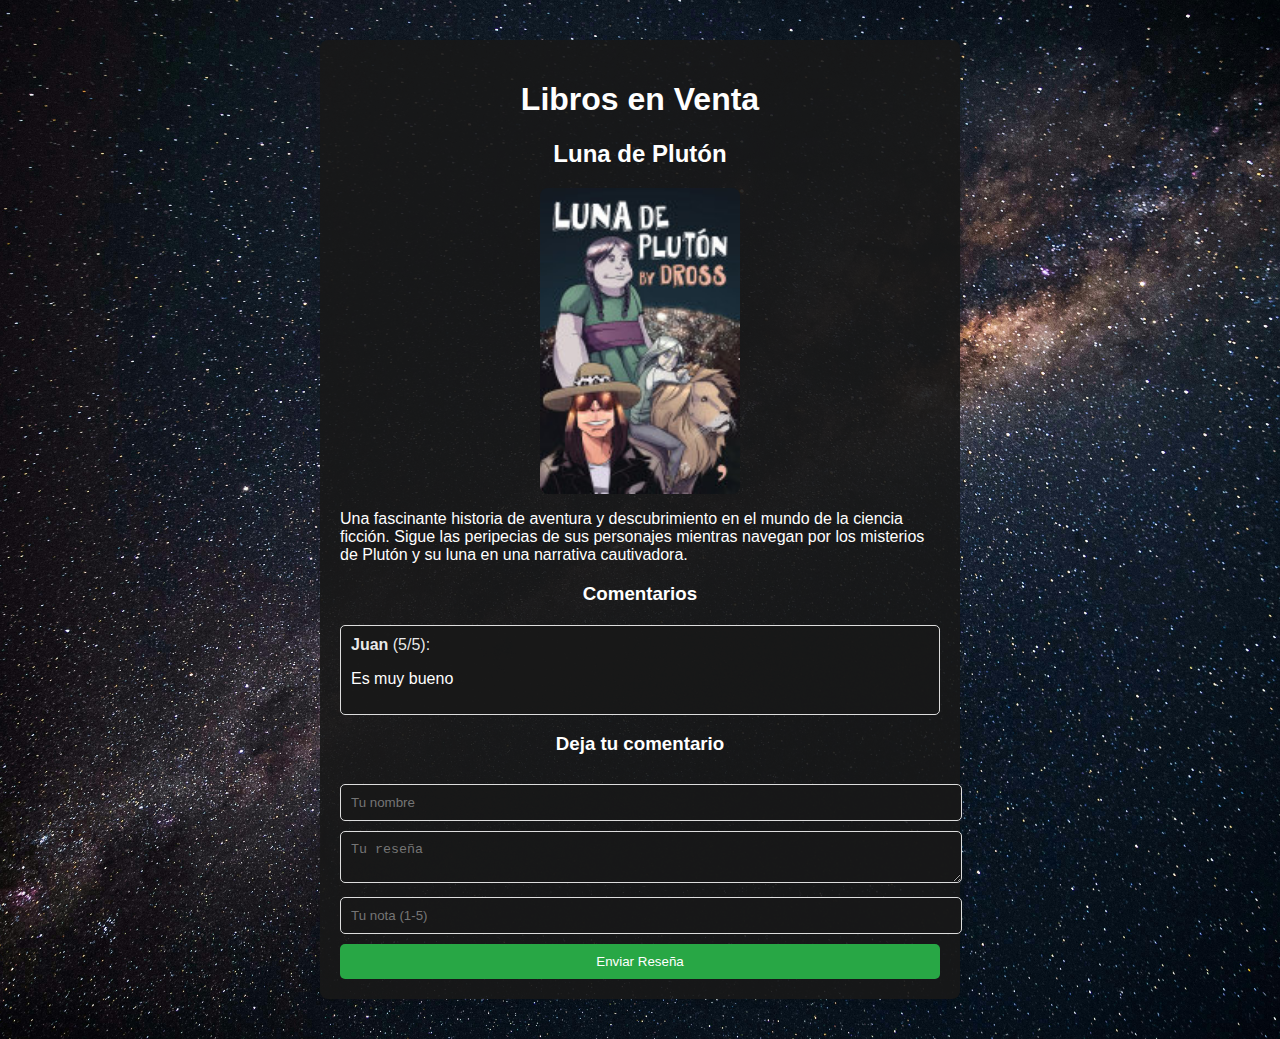
==== index.html @ 810e2994 "Add files via upload" ====
<!DOCTYPE html>
<html lang="es">
<head>
    <meta charset="UTF-8">
    <meta name="viewport" content="width=device-width, initial-scale=1.0">
    <title>Venta Libros</title>
    <link rel="stylesheet" href="styles.css">
</head>
<body>


    <div class="book">
        <h1>Libros en Venta</h1>
        <h2>Luna de Plutón</h2>
        <img src="libro.jpg" alt="Portada de Luna de Plutón" width="200">
        <p>Una fascinante historia de aventura y descubrimiento en el mundo de la ciencia ficción. Sigue las peripecias de sus personajes mientras navegan por los misterios de Plutón y su luna en una narrativa cautivadora.</p>
        
        <h3>Comentarios</h3>
        <div id="comments">
            <!-- Los comentarios se agregarán aquí mediante JavaScript -->
        </div>

        <h3>Deja tu comentario</h3>
        <form id="reviewForm">
            <input type="text" id="name" placeholder="Tu nombre" required>
            <textarea id="review" placeholder="Tu reseña" required></textarea>
            <input type="number" id="rating" placeholder="Tu nota (1-5)" min="1" max="5" required>
            <button type="submit">Enviar Reseña</button>
        </form>
    </div>

    <script src="script.js"></script>

</body>
</html>
---- styles.css ----
body {
    font-family: 'Arial', sans-serif;
    background-color: #000000;
    margin: 0;
    padding: 20px;
    background-image: url('fondo.jpg');
    background-size: cover; /* Asegura que el fondo cubra toda la pantalla */
    background-position: center; /* Centra el fondo */
    background-repeat: no-repeat; /* Evita que el fondo se repita */
}


.book {
    background: #181818ea;
    border-radius: 8px;
    box-shadow: 0 2px 10px rgba(0, 0, 0, 0.1);
    padding: 20px;
    margin: 20px auto;
    max-width: 600px;
}
.book img {
    display: block;
    margin: 0 auto;
    border-radius: 8px;
}
.book p {
    color: #fff; /* Color negro para la descripción */
}


.review {
    color: #ffffffea;
    margin-top: 20px;
    padding: 10px;
    border: 1px solid #ddd;
    border-radius: 5px;
    background: #181818ea;
}


h1, h2, h3 {
    color: #fff; /* Cambiar el color a blanco para mayor contraste */
    text-align: center; /* Centrar títulos */
}

input, textarea, button {
    background-color: #181818ea; /* Fondo negro */
    width: 100%;
    padding: 10px;
    margin-top: 10px;
    border: 1px solid #ddd;
    border-radius: 5px;
    color: #fff
}

button {
    background-color: #28a745;
    color: #fff;
    border: none;
    cursor: pointer;
}

button:hover {
    background-color: #218838;
}
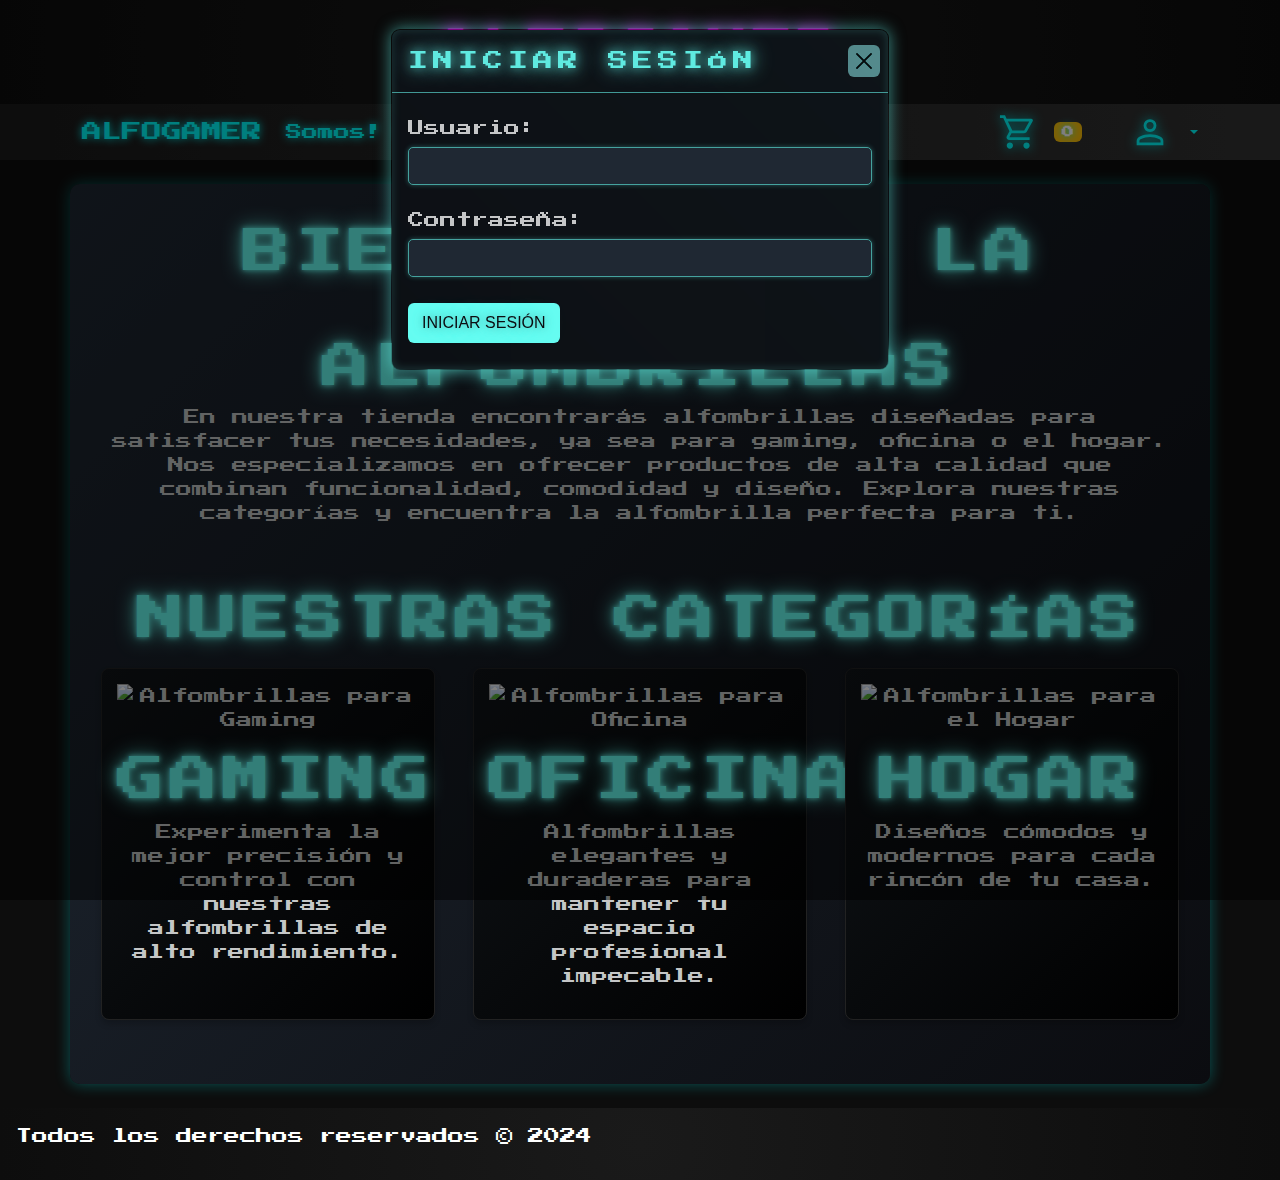
==== commit b822b575: "Proyecto FInal" ====
--- a/index.html
+++ b/index.html
@@ -1,35 +1,183 @@
-<!DOCTYPE html>
-<html lang="es">
-<head>
-    <meta charset="UTF-8">
-    <meta name="viewport" content="width=device-width, initial-scale=1.0">
-    <title>Venta Libros</title>
-    <link rel="stylesheet" href="styles.css">
-</head>
-<body>
-
-
-    <div class="book">
-        <h1>Libros en Venta</h1>
-        <h2>Luna de Plutón</h2>
-        <img src="libro.jpg" alt="Portada de Luna de Plutón" width="200">
-        <p>Una fascinante historia de aventura y descubrimiento en el mundo de la ciencia ficción. Sigue las peripecias de sus personajes mientras navegan por los misterios de Plutón y su luna en una narrativa cautivadora.</p>
-        
-        <h3>Comentarios</h3>
-        <div id="comments">
-            <!-- Los comentarios se agregarán aquí mediante JavaScript -->
-        </div>
-
-        <h3>Deja tu comentario</h3>
-        <form id="reviewForm">
-            <input type="text" id="name" placeholder="Tu nombre" required>
-            <textarea id="review" placeholder="Tu reseña" required></textarea>
-            <input type="number" id="rating" placeholder="Tu nota (1-5)" min="1" max="5" required>
-            <button type="submit">Enviar Reseña</button>
-        </form>
-    </div>
-
-    <script src="script.js"></script>
-
-</body>
-</html>
+<!DOCTYPE html>
+<html lang="en">
+<head>
+    <meta charset="UTF-8">
+    <meta name="viewport" content="width=device-width, initial-scale=1.0">
+    <title>Document</title>
+    <link href="https://cdn.jsdelivr.net/npm/bootstrap@5.3.3/dist/css/bootstrap.min.css" rel="stylesheet" integrity="sha384-QWTKZyjpPEjISv5WaRU9OFeRpok6YctnYmDr5pNlyT2bRjXh0JMhjY6hW+ALEwIH" crossorigin="anonymous">
+    <link rel="stylesheet" href="CCS/misEstilos.css">
+    <link rel="stylesheet" href="https://parsley.org/dist/parsley.css">
+</head>
+<body>
+    <!-- Cabecera -->
+    <header class="bg-dark text-neon text-center p-4">
+      <h1 class="cyberpunk-title">ALFOGAMER</h1>
+    </header>
+    <!-- Menú -->
+    <nav class="navbar navbar-expand-lg navbar-dark bg-dark">
+        <div class="container">
+            <a class="navbar-brand ALFOGAMER" href="#" onclick="fmenu('ALFOGAMER')">ALFOGAMER     
+            </a>
+            <button class="navbar-toggler" type="button" data-bs-toggle="collapse" data-bs-target="#navbarNavAltMarkup" aria-controls="navbarNavAltMarkup" aria-expanded="false" aria-label="Toggle navigation">
+                <span class="navbar-toggler-icon"></span>
+              </button>
+              <div class="collapse navbar-collapse" id="navbarNavAltMarkup">
+                <div class="navbar-nav me-auto">
+                  <a class="nav-link " href="#" onclick="fmenu('somos')" >Somos!</a>
+                  <a class="nav-link" href="#" onclick="fmenu('productos')" >Productos</a>
+                  <a class="nav-link" href="#" onclick="fmenu('contactanos')">Contáctanos</a>
+                </div>
+                <!-- Carrito de Productos
+                <a class="nav-link" href="">  
+                    <svg xmlns="http://www.w3.org/2000/svg" height="40px" viewBox="0 -960 960 960" width="40px" fill="#FFFFFF"><path d="M284.53-80.67q-30.86 0-52.7-21.97Q210-124.62 210-155.47q0-30.86 21.98-52.7Q253.95-230 284.81-230t52.69 21.98q21.83 21.97 21.83 52.83t-21.97 52.69q-21.98 21.83-52.83 21.83Zm400 0q-30.86 0-52.7-21.97Q610-124.62 610-155.47q0-30.86 21.98-52.7Q653.95-230 684.81-230t52.69 21.98q21.83 21.97 21.83 52.83t-21.97 52.69q-21.98 21.83-52.83 21.83ZM238.67-734 344-515.33h285.33l120-218.67H238.67ZM206-800.67h589.38q22.98 0 34.97 20.84 11.98 20.83.32 41.83L693.33-490.67q-11 19.34-28.87 30.67-17.87 11.33-39.13 11.33H324l-52 96h487.33V-286H278q-43 0-63-31.83-20-31.84-.33-68.17l60.66-111.33-149.33-316H47.33V-880h121.34L206-800.67Zm138 285.34h285.33H344Z"/>
+                    </svg>
+                </a>
+                -->
+                <!-- Ícono del carrito -->
+                <a class="nav-link" href="#"> <!-- Carrito de Productos -->
+                  <svg xmlns="http://www.w3.org/2000/svg" height="40px" viewBox="0 -960 960 960" width="40px" fill="#FFFFFF">
+                      <path d="M284.53-80.67q-30.86 0-52.7-21.97Q210-124.62 210-155.47q0-30.86 21.98-52.7Q253.95-230 284.81-230t52.69 21.98q21.83 21.97 21.83 52.83t-21.97 52.69q-21.98 21.83-52.83 21.83Zm400 0q-30.86 0-52.7-21.97Q610-124.62 610-155.47q0-30.86 21.98-52.7Q653.95-230 684.81-230t52.69 21.98q21.83 21.97 21.83 52.83t-21.97 52.69q-21.98 21.83-52.83 21.83ZM238.67-734 344-515.33h285.33l120-218.67H238.67ZM206-800.67h589.38q22.98 0 34.97 20.84 11.98 20.83.32 41.83L693.33-490.67q-11 19.34-28.87 30.67-17.87 11.33-39.13 11.33H324l-52 96h487.33V-286H278q-43 0-63-31.83-20-31.84-.33-68.17l60.66-111.33-149.33-316H47.33V-880h121.34L206-800.67Zm138 285.34h285.33H344Z"/>
+                  </svg>
+                  <span id="cartCount" class="badge bg-warning">0</span> 
+                </a>
+
+                <div class="nav-item dropdown">
+                    <a class="nav-link ms-5 dropdown-toggle" href="" id="navbarDropdownMenuLink" role="button" data-bs-toggle="dropdown" aria-expanded="false">  <!-- User-->
+                        <svg xmlns="http://www.w3.org/2000/svg" height="40px" viewBox="0 -960 960 960" width="40px" fill="#FFFFFF"><path d="M480-480.67q-66 0-109.67-43.66Q326.67-568 326.67-634t43.66-109.67Q414-787.33 480-787.33t109.67 43.66Q633.33-700 633.33-634t-43.66 109.67Q546-480.67 480-480.67ZM160-160v-100q0-36.67 18.5-64.17T226.67-366q65.33-30.33 127.66-45.5 62.34-15.17 125.67-15.17t125.33 15.5q62 15.5 127.28 45.3 30.54 14.42 48.96 41.81Q800-296.67 800-260v100H160Zm66.67-66.67h506.66V-260q0-14.33-8.16-27-8.17-12.67-20.5-19-60.67-29.67-114.34-41.83Q536.67-360 480-360t-111 12.17Q314.67-335.67 254.67-306q-12.34 6.33-20.17 19-7.83 12.67-7.83 27v33.33ZM480-547.33q37 0 61.83-24.84Q566.67-597 566.67-634t-24.84-61.83Q517-720.67 480-720.67t-61.83 24.84Q393.33-671 393.33-634t24.84 61.83Q443-547.33 480-547.33Zm0-86.67Zm0 407.33Z"/>
+                        </svg>
+                    </a>
+                        <ul class="dropdown-menu bg-primary" aria-labelledby="navbarDropdownMenuLink">
+                            <li><a class="dropdown-item  text-dark" data-bs-toggle="modal" data-bs-target="#exampleModal" href="#">Mi Perfil</a></li>
+                            <li><a class="dropdown-item text-dark" href="#">Cerrar Sesión</a></li>
+                        </ul>
+
+                </div>    
+        </div>
+        <!-- Modal de Login -->
+        <div class="modal fade" id="loginModal" data-bs-backdrop="static" tabindex="-1" aria-labelledby="loginModalLabel" aria-hidden="true">
+          <div class="modal-dialog">
+            <div class="modal-content">
+              <div class="modal-header">
+                <h1 class="modal-title fs-5" id="loginModalLabel">Iniciar Sesión</h1>
+                <button type="button" class="btn-close" data-bs-dismiss="modal" aria-label="Close"></button>
+              </div>
+              <div class="modal-body">
+                <form id="loginForm" method="post">
+                  <div class="mb-3">
+                    <label for="username" class="col-form-label">Usuario:</label>
+                    <input type="text" class="form-control" id="username" required>
+                  </div>
+                  <div class="mb-3">
+                    <label for="password" class="col-form-label">Contraseña:</label>
+                    <input type="password" class="form-control" id="password" required>
+                  </div>
+                  <button type="submit" class="btn btn-primary">Iniciar sesión</button>
+                </form>
+              </div>
+            </div>
+          </div>
+        </div>
+    </nav>
+    <!-- Aqui comienza todo el modal que se dispara al darle MiPerfil-->
+    <div class="modal fade" id="exampleModal" data-bs-backdrop="static" tabindex="-1" aria-labelledby="exampleModalLabel" aria-hidden="true">
+        <div class="modal-dialog">
+          <div class="modal-content">
+            <div class="modal-header">
+              <h1 class="modal-title fs-5" id="exampleModalLabel">Mi Perfil</h1>
+              <button type="button" class="btn-close" data-bs-dismiss="modal" aria-label="Close"></button>
+            </div>
+            <div class="modal-body">
+                <form id="registroForm" method="post" data-parsley-validate><!-- Inicio de Formulario-->
+                  <div class="mb-1">
+                    <label for="nombres" class="col-form-label">Nombres:</label>
+                    <input type="text" class="form-control" id="nombres"  required 
+                          data-parsley-pattern="^[a-zA-Z\s]+$" 
+                          data-parsley-error-message="Solo se permiten letras y espacios" 
+                          data-parsley-trigger="keyup">
+                  </div>
+                  <div class="mb-1">
+                    <label for="apellidos" class="col-form-label">Apellidos:</label>
+                    <input type="text" class="form-control" id="apellidos" required 
+                          data-parsley-pattern="^[a-zA-Z\s]+$" 
+                          data-parsley-error-message="Solo se permiten letras y espacios" 
+                          data-parsley-trigger="keyup">
+                  </div>
+                  <div class="row mb-1">
+                      <div class="col-5">
+                          <label for="tipoDoc" class="col-form-label">Tipo de Documento</label>
+                          <input type="text" class="form-control" id="tipoDoc" name="tipoDoc" required
+                                data-parsley-pattern="^(CC|TI|EX|PAS)$"
+                                data-parsley-error-message="Debe introducir CC TI EX PAS"
+                                data-parsley-trigger="keyup">
+                      </div>
+                      <div class="col-7">
+                          <label for="nroDoc" class="col-form-label">Nro. Documento</label>
+                          <input type="text" class="form-control" id="nroDoc"required 
+                                data-parsley-pattern="^[a-zA-Z0-9]+$" 
+                                data-parsley-error-message="Solo se permiten letras y números (sin caracteres especiales)" 
+                                data-parsley-trigger="keyup">
+                      </div>
+                  </div>
+                  <div class="mb-1">
+                    <label for="correo" class="col-form-label">Correo:</label>
+                    <input type="email" class="form-control" id="correo" required 
+                          data-parsley-type="email" 
+                          data-parsley-error-message="Debe ser un correo válido" 
+                          data-parsley-trigger="keyup">
+                  </div>
+                  <div class="row mb-1">
+                      <div class="col-6">
+                        <label for="clave" class="col-form-label">Contraseña:</label>
+                        <input type="password" class="form-control" id="clave" required 
+                              data-parsley-pattern="^(?=.*[a-z])(?=.*[A-Z])(?=.*\d{3,}).{8,}$" 
+                              data-parsley-error-message="Debe contener una longitud de 8: al menos 1 mayúscula, 1 minúscula, y 3 números"
+                              data-parsley-trigger="keyup">
+                      </div>
+                      <div class="col-6">
+                        <label for="claveC" class="col-form-label">Confirmar Contraseña:</label>
+                        <input type="password" class="form-control" id="claveC" required 
+                              data-parsley-equalto="#clave" 
+                              data-parsley-error-message="Las contraseñas no coinciden"
+                              data-parsley-trigger="keyup">
+                      </div>
+                  </div>
+              </form><!-- Fin de Formulario-->
+            </div>
+            <div class="modal-footer">
+              <button type="button" class="btn btn-secondary" data-bs-dismiss="modal">Close</button>
+              <button type="submit" class="btn btn-primary" form="registroForm">Guardar</button>
+            </div>
+          </div>
+        </div>
+      </div>
+      <!-- Fin del Modal-->
+
+   <!-- Contenido principal del MAIN  Cuerpo del programa -->
+    <main class="container my-4" id="cuerpoPag"> 
+        <h2> Bienvenidos!</h2>
+        <h5> !Explora nuestras opciones del menu !</h5>
+    </main>
+
+     <!-- Pie de Página -->
+      <footer class="bg-dark text-white p-3">
+            <p>Todos los derechos reservados © 2024</p>
+      </footer>
+
+    
+    <script src="/JS/jquery.js" ></script>
+    <script src="https://cdnjs.cloudflare.com/ajax/libs/parsley.js/2.9.2/parsley.min.js"></script>
+    <script src="/JS/distMenu.js"></script>
+    <script src="https://cdn.jsdelivr.net/npm/bootstrap@5.3.3/dist/js/bootstrap.bundle.min.js" integrity="sha384-YvpcrYf0tY3lHB60NNkmXc5s9fDVZLESaAA55NDzOxhy9GkcIdslK1eN7N6jIeHz" crossorigin="anonymous"></script>
+    <script src="JS/carrito.js"></script>
+    <script>
+      fmenu('ALFOGAMER');
+      // Muestra el modal de login cuando la página se carga
+      window.onload = function() {
+        var myModal = new bootstrap.Modal(document.getElementById('loginModal'), {
+          keyboard: false // Esto evita que se cierre con la tecla ESC
+        });
+        myModal.show();
+      }
+    </script>
+</body>
+</html>--- a/CCS/misEstilos.css
+++ b/CCS/misEstilos.css
@@ -0,0 +1,293 @@
+/* Importar la fuente retro de Google Fonts */
+@import url('https://fonts.googleapis.com/css2?family=Press+Start+2P&display=swap');
+
+/* Estilo base para el cuerpo */
+body {
+    background-color: #0d0d0d; /* Fondo oscuro */
+    color: #00ffff; /* Texto neón */
+    font-family: 'Press Start 2P', sans-serif;
+    margin: 0;
+    padding: 0;
+}
+
+/* Títulos principales con efectos retro */
+h1, h2, h3 {
+    font-family: 'Press Start 2P', sans-serif;
+    color: #66fcf1; /* Color neón cian */
+    text-align: center;
+    font-size: 3em; /* Tamaño grande */
+    letter-spacing: 5px;
+    text-transform: uppercase;
+    text-shadow: 0 0 5px #66fcf1, 0 0 10px #45a29e, 0 0 20px #66fcf1; /* Efecto glow */
+}
+
+/* Fondo con efecto degradado para el contenedor principal */
+main {
+    height: 100vh; /* Ocupa toda la altura de la ventana */
+    padding: 20px;
+    background: linear-gradient(135deg, #1f2833 0%, #0b0c10 100%); /* Fondo degradado oscuro */
+    border-radius: 10px;
+    box-shadow: 0 0 15px rgba(0, 255, 255, 0.3); /* Sombra sutil */
+}
+
+/* Botones con efectos retro y neón */
+button {
+    background-color: #45a29e; /* Fondo verde neón */
+    color: #0b0c10; /* Color del texto */
+    font-family: 'Press Start 2P', sans-serif; /* Fuente retro */
+    border: none;
+    padding: 10px 20px;
+    margin: 10px 0;
+    cursor: pointer;
+    transition: 0.3s ease-in-out;
+    border-radius: 5px;
+    text-transform: uppercase;
+    text-shadow: 0 0 10px #66fcf1, 0 0 20px #45a29e; /* Efecto glow */
+    position: relative;
+    z-index: 1;
+}
+
+button:hover {
+    background-color: #66fcf1; /* Efecto hover con color cian */
+    color: #0b0c10;
+    box-shadow: 0 0 20px #66fcf1; /* Efecto glow más fuerte al pasar el ratón */
+}
+
+/* Tarjetas de productos con estilo cyberpunk */
+.card {
+    background-color: #0b0c10; /* Fondo oscuro */
+    color: #c5c6c7; /* Texto claro */
+    border: 2px solid transparent; /* Borde inicial */
+    border-radius: 10px;
+    box-shadow: 0 0 15px rgba(102, 252, 241, 0.3), inset 0 0 10px rgba(102, 252, 241, 0.1); /* Resplandor interior y exterior */
+    transition: transform 0.3s ease, box-shadow 0.5s ease, border 0.5s ease;
+    overflow: hidden; /* Para evitar desbordes */
+    position: relative;
+}
+
+.card::before {
+    content: "";
+    position: absolute;
+    top: -50%;
+    left: -50%;
+    width: 200%;
+    height: 200%;
+    background: linear-gradient(45deg, #66fcf1, #1f2833, #45a29e, #66fcf1);
+    background-size: 400% 400%;
+    z-index: 0;
+    opacity: 0.1;
+    filter: blur(20px);
+    animation: neon-glow 6s infinite;
+}
+
+@keyframes neon-glow {
+    0% { background-position: 0% 50%; }
+    50% { background-position: 100% 50%; }
+    100% { background-position: 0% 50%; }
+}
+
+.card:hover {
+    transform: scale(1.05);
+    box-shadow: 0 0 25px rgba(102, 252, 241, 0.8), inset 0 0 15px rgba(102, 252, 241, 0.3); /* Resplandor más intenso */
+    border: 2px solid #66fcf1; /* Borde brillante */
+}
+
+.card-img-top {
+    border-radius: 10px 10px 0 0;
+    transition: opacity 0.3s, transform 0.3s ease;
+    z-index: 1; /* Encima del fondo */
+    position: relative;
+}
+
+.card-img-top:hover {
+    opacity: 0.9;
+    transform: scale(1.1); /* Zoom al pasar el ratón */
+}
+
+.card-title {
+    font-size: 1.5em;
+    color: #66fcf1; /* Título en neón */
+    font-family: 'Orbitron', sans-serif; /* Fuente futurista */
+    text-transform: uppercase;
+    z-index: 1;
+    position: relative;
+}
+
+.card-text {
+    font-size: 1em;
+    color: #c5c6c7; /* Texto claro */
+    font-family: 'Roboto', sans-serif; /* Complemento con una fuente limpia */
+    z-index: 1;
+    position: relative;
+}
+
+
+/* Contenedor de productos con disposición en filas */
+.product-container {
+    display: flex;
+    flex-wrap: wrap;
+    gap: 20px;
+    justify-content: center;
+    padding: 20px;
+}
+
+/* Efecto glow en botones, títulos y texto */
+button, h1, .card-title {
+    text-shadow: 0 0 10px #45a29e, 0 0 20px #66fcf1;
+}
+
+.cyberpunk-title {
+    font-size: 2.5rem;
+    color: #ff00ff;
+    text-shadow: 0 0 10px #ff00ff, 0 0 20px #ff00ff;
+}
+
+a:hover {
+    color: #00ffff; /* Cambio de color al pasar el cursor */
+    text-shadow: 0 0 8px #00ffff;
+}
+
+.bg-primary {
+    background: linear-gradient(90deg, #ff00ff, #00ffff);
+    color: #0d0d0d;
+}
+
+header, footer {
+    background: radial-gradient(circle, #1a1a1a 0%, #0d0d0d 100%);
+}
+
+.cyberpunk-flicker {
+    animation: flicker 1.5s infinite alternate;
+}
+
+@keyframes flicker {
+    0% { opacity: 1; }
+    50% { opacity: 0.8; }
+    100% { opacity: 1; }
+}
+
+
+.navbar {
+    background: linear-gradient(90deg, #1a1a1a, #333333);
+}
+
+.navbar-brand, .nav-link {
+    color: #00ffff;
+    text-shadow: 0 0 8px #00ffff;
+}
+
+.navbar-brand:hover, .nav-link:hover {
+    color: #ff00ff;
+    text-shadow: 0 0 12px #ff00ff;
+}
+
+svg {
+    fill: #00ffff;
+    filter: drop-shadow(0 0 6px #00ffff);
+}
+svg:hover {
+    fill: #ff00ff;
+    filter: drop-shadow(0 0 12px #ff00ff);
+}
+
+/* Estilo base para los modales */
+.modal-content {
+    background-color: #0b0c10; /* Fondo oscuro */
+    color: #c5c6c7; /* Texto claro */
+    border: 2px solid transparent; /* Sin bordes al inicio */
+    border-radius: 10px;
+    box-shadow: 0 0 15px rgba(102, 252, 241, 0.5), inset 0 0 10px rgba(102, 252, 241, 0.2); /* Resplandor neón */
+    transition: transform 0.3s ease, box-shadow 0.5s ease, border 0.5s ease;
+    overflow: hidden; /* Prevenir desbordes */
+    position: relative;
+}
+
+/* Animación de resplandor en bordes */
+.modal-content::before {
+    content: "";
+    position: absolute;
+    top: -50%;
+    left: -50%;
+    width: 200%;
+    height: 200%;
+    background: linear-gradient(45deg, #66fcf1, #1f2833, #45a29e, #66fcf1);
+    background-size: 400% 400%;
+    z-index: 0;
+    opacity: 0.1;
+    filter: blur(25px);
+    animation: neon-glow-modal 6s infinite;
+}
+
+@keyframes neon-glow-modal {
+    0% { background-position: 0% 50%; }
+    50% { background-position: 100% 50%; }
+    100% { background-position: 0% 50%; }
+}
+
+/* Header del modal */
+.modal-header {
+    border-bottom: 1px solid #45a29e; /* Línea decorativa */
+    font-family: 'Orbitron', sans-serif; /* Fuente futurista */
+    color: #66fcf1; /* Título en neón */
+}
+
+/* Botón de cierre */
+.modal-header .btn-close {
+    background-color: #66fcf1; /* Fondo del botón de cerrar */
+    border: none;
+    filter: brightness(1.5);
+    transition: filter 0.3s;
+}
+
+.modal-header .btn-close:hover {
+    filter: brightness(2.5);
+}
+
+/* Inputs en formularios */
+.modal-body .form-control {
+    background-color: #1f2833; /* Fondo oscuro */
+    color: #c5c6c7; /* Texto claro */
+    border: 1px solid #45a29e; /* Borde brillante */
+    border-radius: 5px;
+    box-shadow: 0 0 5px rgba(102, 252, 241, 0.3); /* Sombra interna */
+    transition: box-shadow 0.3s, border-color 0.3s;
+}
+
+.modal-body .form-control:focus {
+    box-shadow: 0 0 10px rgba(102, 252, 241, 0.8); /* Resplandor al enfocar */
+    border-color: #66fcf1;
+}
+
+/* Botones */
+.modal-footer .btn {
+    background-color: #45a29e;
+    color: #c5c6c7;
+    border: none;
+    border-radius: 5px;
+    box-shadow: 0 0 10px rgba(102, 252, 241, 0.5);
+    transition: background-color 0.3s, transform 0.3s;
+}
+
+.modal-footer .btn:hover {
+    background-color: #66fcf1;
+    transform: scale(1.1);
+}
+
+/* Animación para botones */
+button[type="submit"] {
+    background-color: #66fcf1;
+    border: 2px solid transparent;
+    font-family: 'Orbitron', sans-serif;
+    color: #0b0c10;
+    transition: background 0.3s, transform 0.3s;
+}
+
+button[type="submit"]:hover {
+    transform: scale(1.1);
+    background-color: #45a29e;
+    color: #ffffff;
+}
+
+#prodCarrusel {
+    display: none; /* Ocultamos el detalle por defecto */
+}
